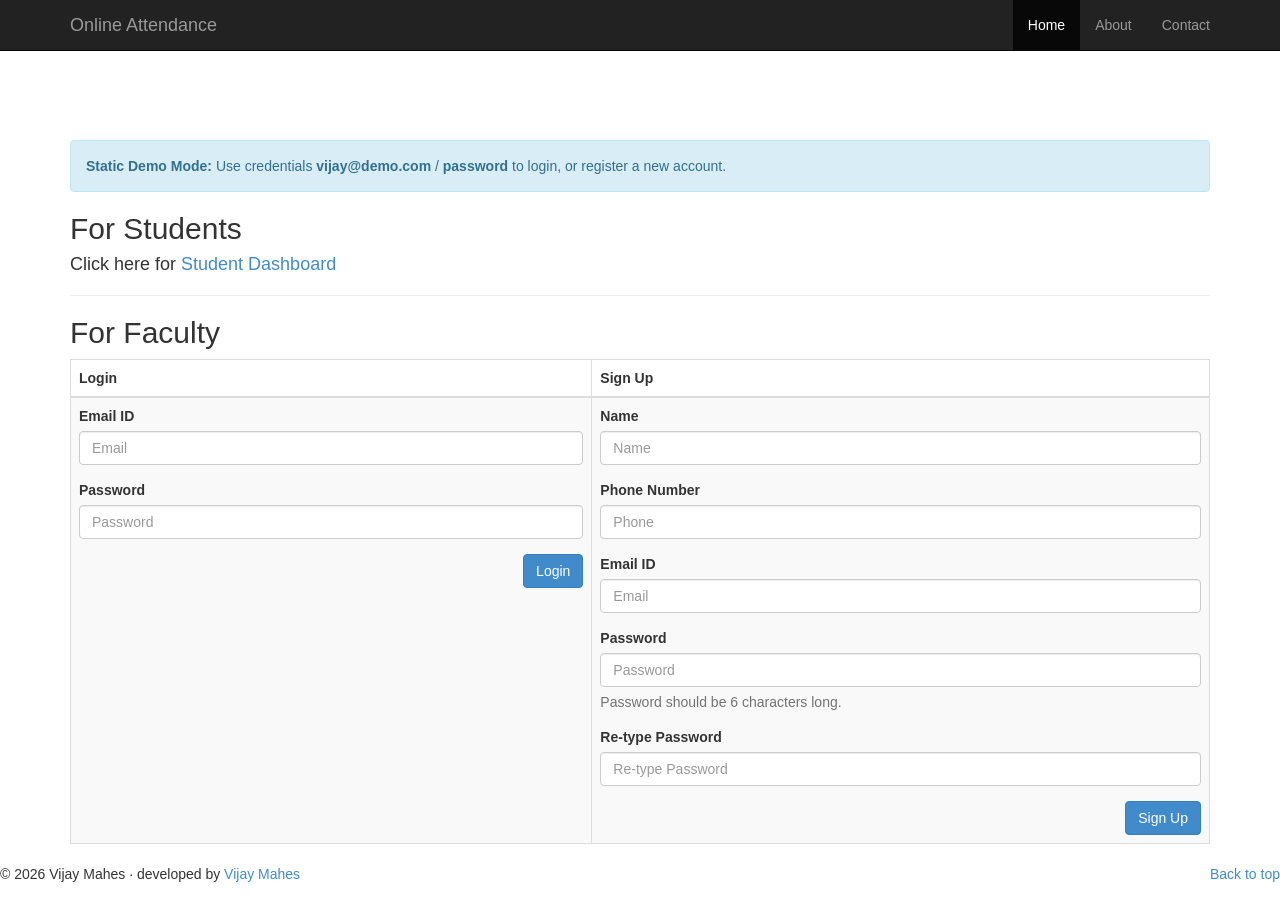
==== profile.html @ 07ff9515 "Convert pages to static HTML/JS for GitHub Pages support and structure files at root" ====
<!DOCTYPE html>
<html>
 <head>
  <link rel="stylesheet" href="css/style.css"/>
  <title>Profile - Preview Demo</title>
  <link rel="stylesheet" href="css/bootstrap.min.css">
  <link rel="stylesheet" href="css/bootstrap-theme.min.css">
  <script src="js/jquery.min.js"></script>
  <script src="js/static-demo.js"></script>
  <script src="js/bootstrap.min.js"></script>
  <script src="js/profile.js"></script>
  <!-- Custom styles for this template -->
    <link href="navbar-fixed-top.css" rel="stylesheet">
 </head>
 <body>
   <!-- Fixed navbar -->
    <nav class="navbar navbar-inverse navbar-fixed-top">
      <div class="container">
        <div class="navbar-header">
          <button type="button" class="navbar-toggle collapsed" data-toggle="collapse" data-target="#navbar" aria-expanded="false" aria-controls="navbar">
            <span class="sr-only">Toggle navigation</span>
            <span class="icon-bar"></span>
            <span class="icon-bar"></span>
            <span class="icon-bar"></span>
          </button>
          <a class="navbar-brand" href="index.html">Online Attendance</a>
        </div>
        <div id="navbar" class="navbar-collapse collapse">
          <ul class="nav navbar-nav navbar-right">
            <li><a href="teacher.html">Dashboard</a></li>
            <li class="active"><a href="profile.html">Profile</a></li>
            <li><a href="statistics.html">Statistics</a></li>
            <li><a href="#about">About</a></li>
            <li><a href="#contact">Contact</a></li>
            <li><a href="#" id="logout-btn">Logout</a></li>
          </ul>
        </div><!--/.nav-collapse -->
      </div>
    </nav>
  
  <div class="container" style="margin-top: 70px;">
    <h2>Welcome. Edit your profile here.</h2><br>
    <div class="wrapper">
      <dl class="dl-horizontal">
        <dt>Name : </dt>
        <dd>
          <div class="input-group">
          <span class="input-group-addon"><span class="glyphicon glyphicon-user"></span></span>
          <input class="form-control" name="name" placeholder="Enter your name">
          </div>
        </dd>
        <dt>Phone : </dt>
        <dd>
          <div class="input-group">
          <span class="input-group-addon"><span class="glyphicon glyphicon-phone"></span></span>
          <input class="form-control" name="phone" placeholder="Enter your phone">
          </div>
        </dd>
        <dt>Email : </dt>
        <dd>
          <div class="input-group">
          <span class="input-group-addon">@</span>
          <input class="form-control" name="email" placeholder="Enter your email">
          </div>
        </dd>
        <dt>Classes : </dt>
        <dd id="classes-count-profile">0</dd>
     </dl>
     <button class="btn btn-success update-profile">Save</button>
    </div>
  </div>

  <!-- FOOTER -->
  <footer style="margin-top: 50px;">
    <p class="pull-right"><a href="#">Back to top</a></p>
    <p>&copy; 2026 Vijay Mahes &middot; developed by <a href="https://github.com/vijaymahes9080">Vijay Mahes</a></p>
  </footer>
 </body>
</html>
---- css/style.css ----
#header{padding: 0px 10px 10px 10px;box-shadow: 0px -5px 19px 10px lightblue;background: rgba(111, 24, 24, 1);color: white;margin-bottom: 50px;}#pie,#chart {display:inline-block;}#chart {width:65%;margin:10px;}#sub-menu{margin-top:-50px;}.class{border:1px solid grey; border-radius:5px; text-align:center;width:150px;margin:10px;padding:10px;float:left;cursor:pointer;position:relative;}.class:hover{box-shadow:0px 0px 10px black;} 
.class:hover .delete-class-warning{display:block !important;position:absolute;top:-15px;right:-15px;border-radius:50%;} .no-decoration{text-decoration:none !important;}#addClass{font-size: 80px;padding: 10px;}.modal-content{text-align:center;padding-bottom:20px;}
.modal-content li{margin:5px;}.modal-content input,.modal-content select{margin:20px;width:92%;}.student-record{float:left;border:1px solid grey;margin:2px;padding:4px;width:175px;text-align:center;}#studentRecords{margin:10px;}.delete-class-warning{display:none !important;}.classes{cursor:pointer;margin:10px;font-size:20px;}.classes .list p{border:1px solid lightgrey;display:inline-block;margin:10px;padding:10px;font-size:14px !important;font-weight: 100 !important;}dd{margin:5px;}
---- navbar-fixed-top.css ----
/* Custom styles for fixed navbar */
body {
  padding-top: 70px;
}
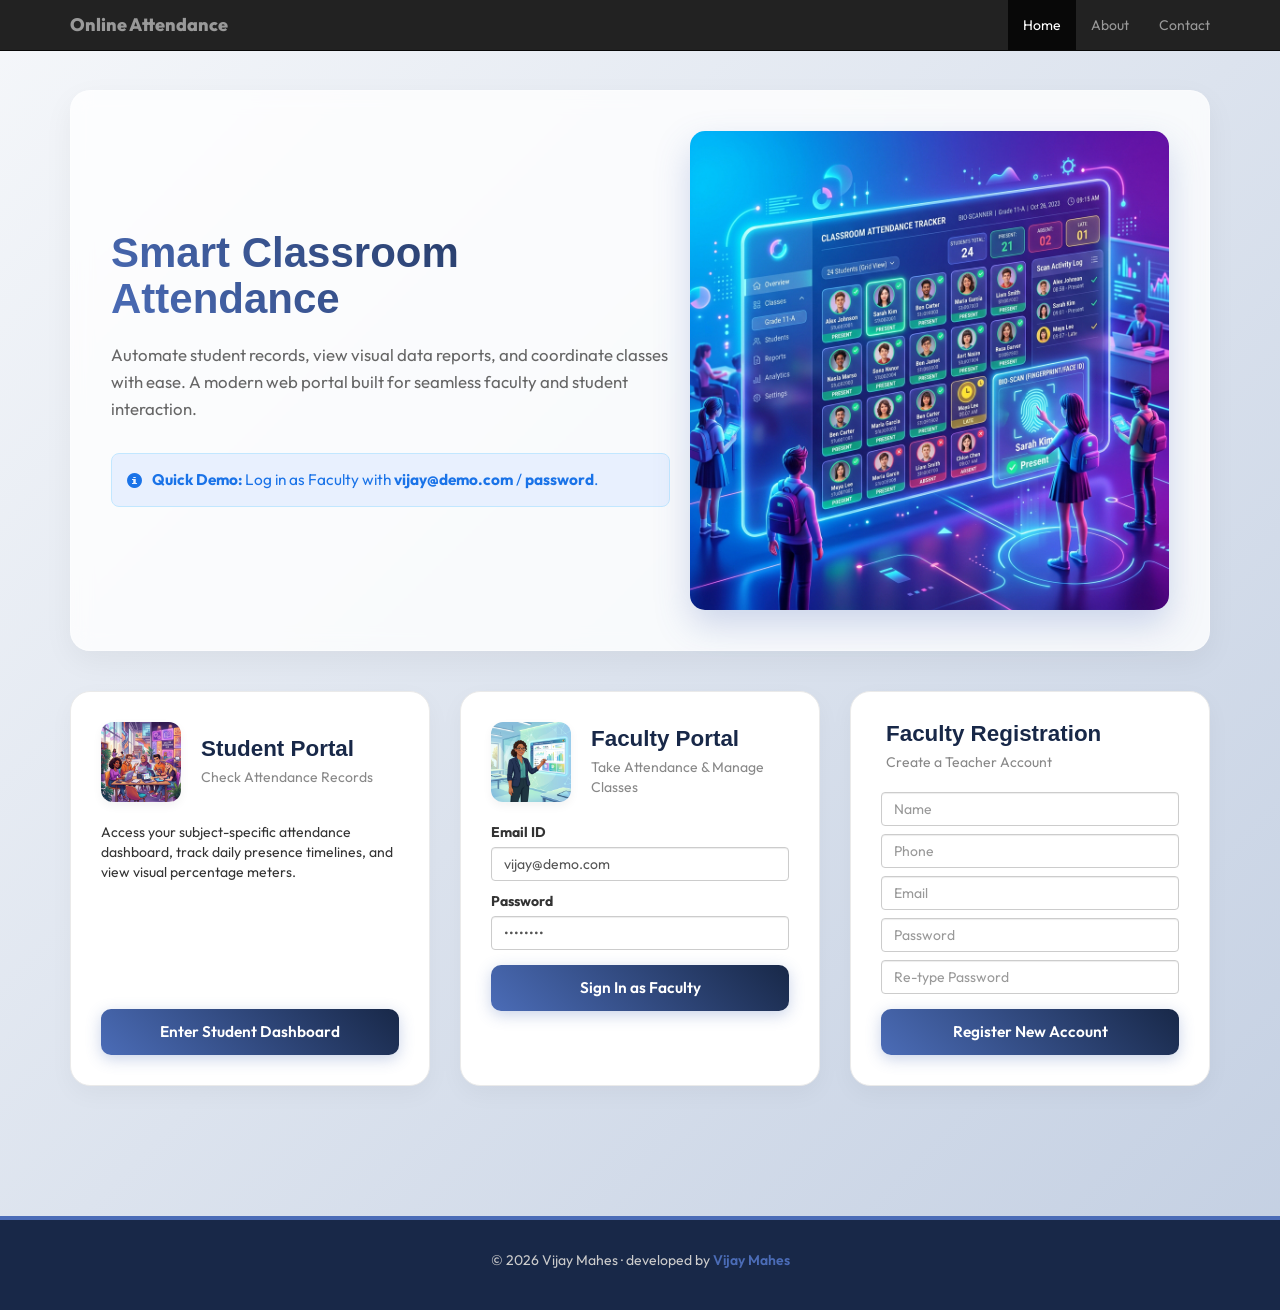
==== commit 323a9f4d: "Fix footer alignment across all HTML and PHP pages by wrapping inside container" ====
--- a/profile.html
+++ b/profile.html
@@ -71,9 +71,11 @@
   </div>
 
   <!-- FOOTER -->
-  <footer style="margin-top: 50px;">
-    <p class="pull-right"><a href="#">Back to top</a></p>
-    <p>&copy; 2026 Vijay Mahes &middot; developed by <a href="https://github.com/vijaymahes9080">Vijay Mahes</a></p>
+  <footer style="margin-top: 80px; padding: 20px 0; border-top: 1px solid #eaeaea;">
+    <div class="container">
+      <p class="pull-right"><a href="#">Back to top</a></p>
+      <p>&copy; 2026 Vijay Mahes &middot; developed by <a href="https://github.com/vijaymahes9080">Vijay Mahes</a></p>
+    </div>
   </footer>
  </body>
 </html>
